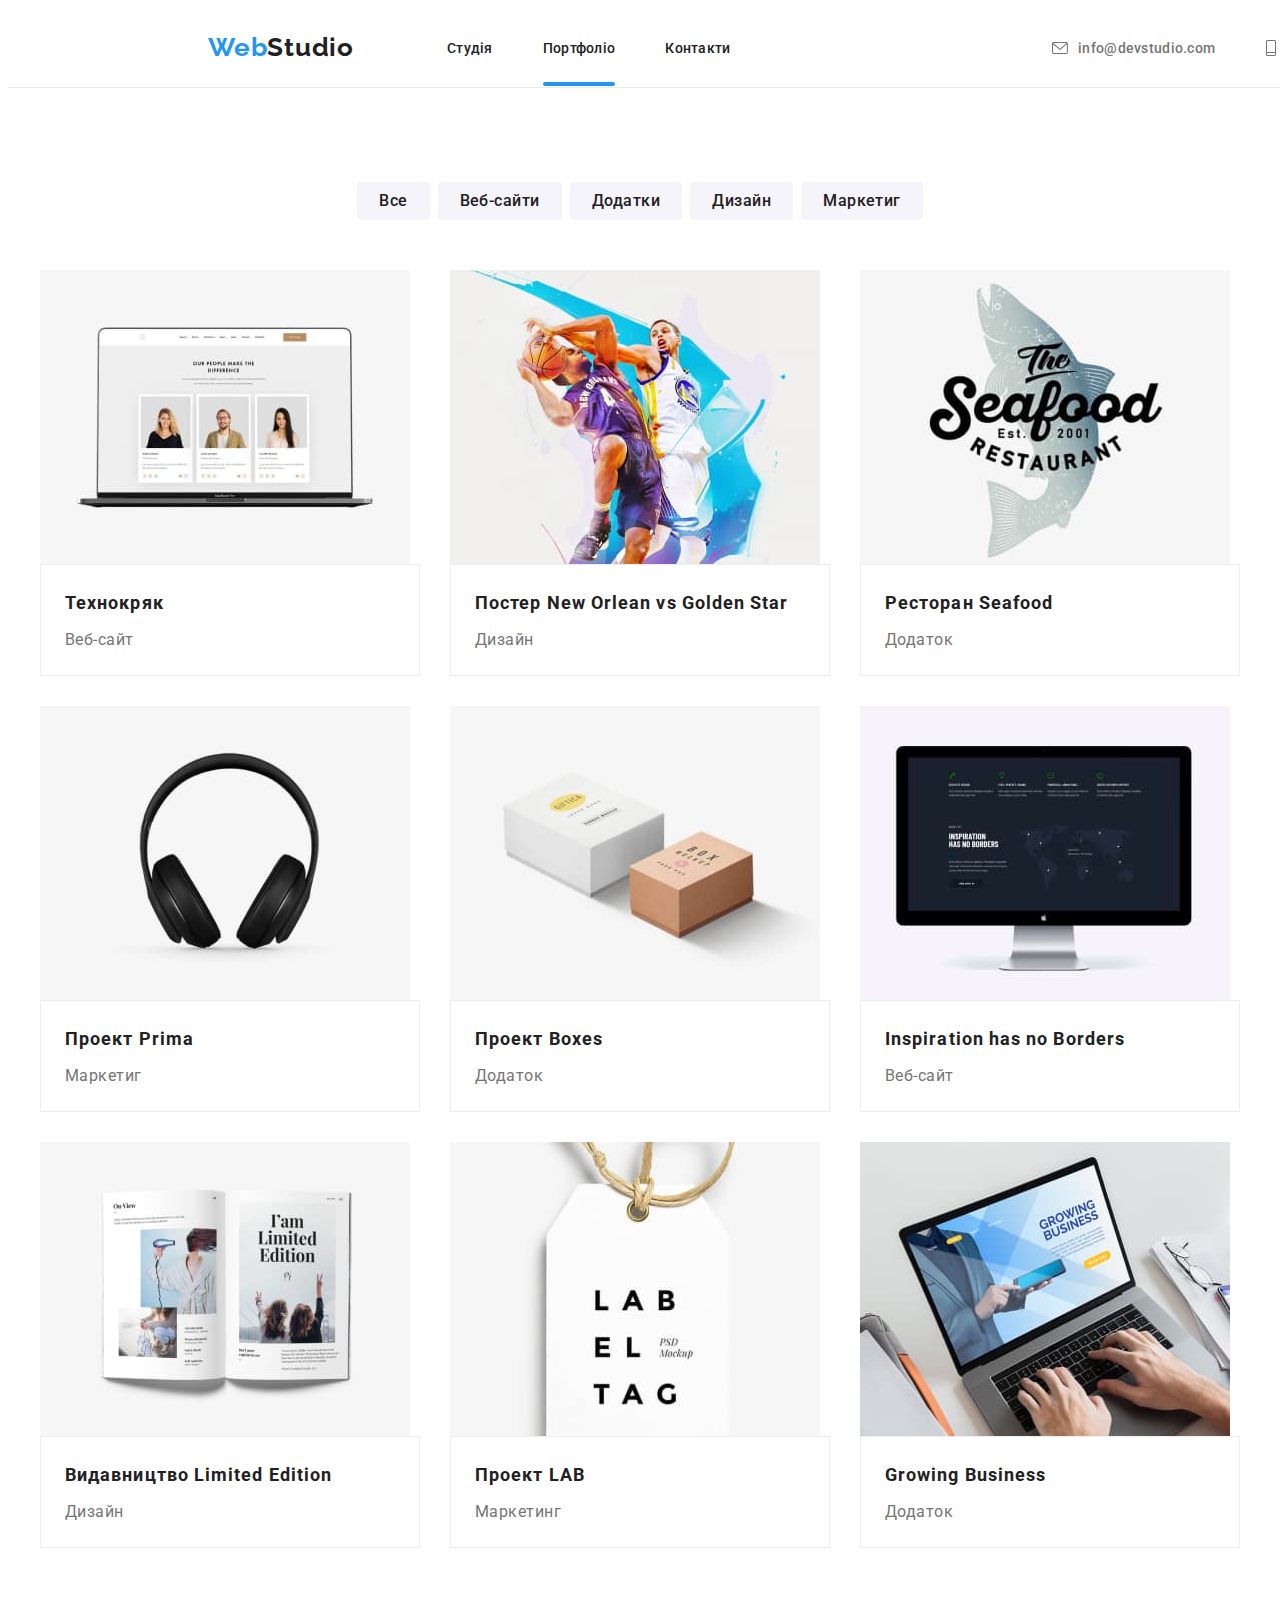
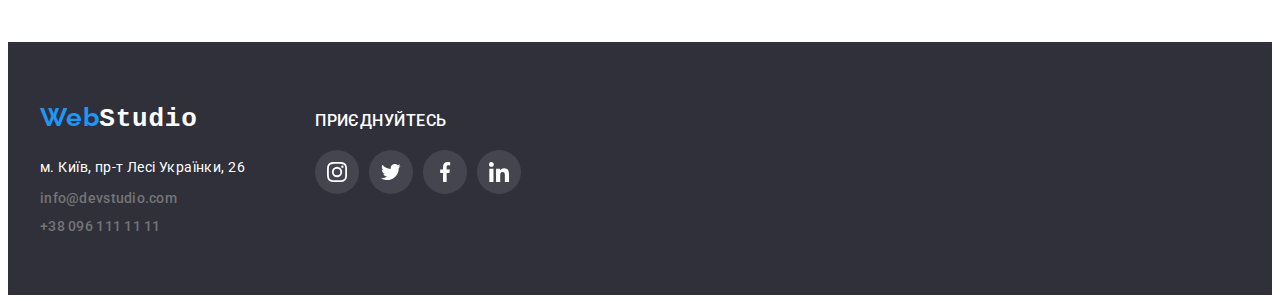
==== portfolio.html @ f817e3cb "1" ====
<!DOCTYPE html>
<html lang="uk">
<head>
    <meta charset="UTF-8" >
    <meta http-equiv="X-UA-Compatible" content="IE=edge">
    <meta name="viewport" content="width=device-width, initial-scale=1.0" />
    <title>Портфоліо</title>
     <link rel="preconnect" href="https://fonts.googleapis.com">
     <link rel="preconnect" href="https://fonts.gstatic.com" crossorigin>
     <link href="https://fonts.googleapis.com/css2?family=Raleway:wght@700&family=Roboto:wght@400;500;700;900&display=swap" 
rel="stylesheet">
<link rel="stylesheet" href="https://cdnjs.cloudflare.com/ajax/libs/modern-normalize/1.1.0/modern-normalize.min.css" integrity="sha512-wpPYUAdjBVSE4KJnH1VR1HeZfpl1ub8YT/NKx4PuQ5NmX2tKuGu6U/JRp5y+Y8XG2tV+wKQpNHVUX03MfMFn9Q==" crossorigin="anonymous" referrerpolicy="no-referrer" />
<link rel="stylesheet" href="./css/styles.css">
    </head>
    <body>
   <header class="header ">
      <div class="container header-wrap ">
        <nav class="header-wrap "> 
        <!--Лого-->
        <a href="./index.html" class="link logo">Web<samp class="logo-accent">Studio</samp> </a>
        <!--Меню-->
        <ul class="header-list list header-wrap">
          <li class="header-item">
            <a class="header-link link" href="./index.html">Студія</a>
          </li>
          <li class="header-item">
            <a class="header-link link carrent" href="./portfolio.html">Портфоліо</a>
          </li>
          <li class="header-item">
            <a class="header-link link" href="">Контакти</a>
          </li>
        </ul>
      </nav> 
      <!--Контакти-->
      <ul class="contakt-list list header-wrap">
      <li class="contakt-item">
        <a class="contakt-link contakt-link-wrap link"  href="mailto::info@devstudio.com">
          <svg class="team-icon-icon" width="16px" height="12px">
                    <use href="./imeges/symbol-defs.svg#icon-mail">
                    </use>
                  </svg> info@devstudio.com
                </a>
        </li>
        <li class="contakt-item">
      <a class="contakt-link contakt-link-wrap link" href="tel:+380961111111">
          <svg class="team-icon-icon" width="12px" height="16px">
                    <use href="./imeges/symbol-defs.svg#icon-tel">
                    </use>
                  </svg>
               +38 096 111 11 11
              </a>
      </li>
       </ul>
       </div>   
    </header>
    <!--Мейн-->
    <main>
      <section class="work section" >
        <div class="container" >
        <h1 class="work-title">Наші роботи</h1>
        <ul class="work-list list " >
            <li class="work-item">
              <button class="work-btb" type="button">Все</button> </li>
            <li class="work-item">
              <button class="work-btb" type="button">Веб-сайти</button></li>
            <li class="work-item">
              <button class="work-btb" type="button">Додатки</button></li>
            <li class="work-item">
              <button class="work-btb" type="button">Дизайн</button></li>
            <li class="work-item">
              <button class="work-btb" type="button">Маркетиг</button></li>
        </ul>
        <ul class="work-list-projekts list" >
            <li class="work-item-projekts">
                <a href="" class="work-item-link link">
                  <div class="work-top-wrap">
                  <img src="./imeges/technologies.jpg" alt="laptop"
                width="370">
                 <p class="work-ap-text"> Ресурс пропонує комплексні 
                    пропозиції з різним рівнем функціоналу та сервісів. 
                    Все це дозволить відвідувачу отримати вичерпні 
                    відомості про компанію чи приватну особу.
                  </p>
                 </div>
                <div class="work-description" >
                <h2 class="work-after-title">Технокряк</h2>
                <p class="work-text">Веб-сайт</p>
                </div>
                </a>
            </li>
            <li class="work-item-projekts">
                <a href="" class="work-item-link link">
                  <div class="work-top-wrap">
                  <img src="./imeges/poster.jpg " alt="poster">
                  <p class="work-ap-text"> Ресурс пропонує комплексні 
                    пропозиції з різним рівнем функціоналу та сервісів. 
                    Все це дозволить відвідувачу отримати вичерпні 
                    відомості про компанію чи приватну особу.
                  </p>
                 </div>
                <div class="work-description" >
                <h2 class="work-after-title">Постер New Orlean vs Golden Star</h2>
                <p class="work-text">Дизайн</p>
                </div>
                </a>
            </li>
            <li class="work-item-projekts">
               <a href="" class="work-item-link link">
                <div class="work-top-wrap">
                  <img src="./imeges/restaurant.jpg" alt="logo-restaurant ">
                   <p class="work-ap-text"> Ресурс пропонує комплексні 
                    пропозиції з різним рівнем функціоналу та сервісів. 
                    Все це дозволить відвідувачу отримати вичерпні 
                    відомості про компанію чи приватну особу.
                  </p>
                 </div>
                <div class="work-description" >
                <h2 class="work-after-title" >Ресторан Seafood</h2>
                <p class="work-text" >Додаток</p>
                </div>
                </a>
            </li>
            <li class="work-item-projekts">
                <a href="" class="work-item-link link">
                  <div class="work-top-wrap">
                  <img src="./imeges/prima.jpg" alt="headphone">
                   <p class="work-ap-text"> Ресурс пропонує комплексні 
                    пропозиції з різним рівнем функціоналу та сервісів. 
                    Все це дозволить відвідувачу отримати вичерпні 
                    відомості про компанію чи приватну особу.
                  </p>
                 </div>
                <div class="work-description" >
                <h2 class="work-after-title">Проект Prima</h2>
                <p class="work-text">Маркетиг</p>
                </div>
                 </a>
            </li>
            <li class="work-item-projekts">
                <a href="" class="work-item-link link">
                  <div class="work-top-wrap">
                  <img src="./imeges/boxes.jpg" alt="boxes">
                   <p class="work-ap-text"> Ресурс пропонує комплексні 
                    пропозиції з різним рівнем функціоналу та сервісів. 
                    Все це дозволить відвідувачу отримати вичерпні 
                    відомості про компанію чи приватну особу.
                  </p>
                 </div>
                <div class="work-description">
                <h2 class="work-after-title">Проект Boxes</h2>
                <p class="work-text">Додаток</p>
                </div>
                 </a>
            </li>
            <li class="work-item-projekts">
                <a href="" class="work-item-link link">
                  <div class="work-top-wrap">
                  <img src="./imeges/inspiration.jpg" alt="macbook">
                   <p class="work-ap-text"> Ресурс пропонує комплексні 
                    пропозиції з різним рівнем функціоналу та сервісів. 
                    Все це дозволить відвідувачу отримати вичерпні 
                    відомості про компанію чи приватну особу.
                  </p>
                 </div>
                <div class="work-description" >
                <h2 class="work-after-title">Inspiration has no Borders</h2>
                <p class="work-text">Веб-сайт</p>
                </div>
                </a>
            </li>
            <li   class="work-item-projekts">
                <a href="" class="work-item-link link">
                  <div class="work-top-wrap">
                <img src="./imeges/limitededition.jpg" alt="book">
                <p class="work-ap-text"> Ресурс пропонує комплексні 
                    пропозиції з різним рівнем функціоналу та сервісів. 
                    Все це дозволить відвідувачу отримати вичерпні 
                    відомості про компанію чи приватну особу.
                  </p>
                 </div>
                <div class="work-description" >
              <h2 class="work-after-title">Видавництво Limited Edition</h2>
                <p class="work-text">Дизайн</p>
                </div>
                </a>
            </li> 
            <li class="work-item-projekts">
              <a href="" class="work-item-link link">
                <div class="work-top-wrap">
                <img src="./imeges/lab.jpg" alt="tag">
                <p class="work-ap-text"> Ресурс пропонує комплексні 
                    пропозиції з різним рівнем функціоналу та сервісів. 
                    Все це дозволить відвідувачу отримати вичерпні 
                    відомості про компанію чи приватну особу.
                  </p>
                 </div>
                <div class="work-description" >
              <h2 class="work-after-title">Проект LAB</h2>
                <p class="work-text">Маркетинг</p>
                </div>
                </a> 
            </li>
            <li class="work-item-projekts">
              <a href="" class="work-item-link link">
                <div class="work-top-wrap">
              <img src="./imeges/growingbusiness.jpg" alt="laptop">
              <p class="work-ap-text"> Ресурс пропонує комплексні 
                    пропозиції з різним рівнем функціоналу та сервісів. 
                    Все це дозволить відвідувачу отримати вичерпні 
                    відомості про компанію чи приватну особу.
                  </p>
                 </div>
                <div class="work-description" >
              <h2 class="work-after-title">Growing Business</h2>
                <p class="work-text">Додаток</p>
                </div>
                </a> 
            </li>
        </ul>
        </div>
        </section>
    </main>
<!--Футер-->
     <footer class="footer">
      <div class="container footer-box">
      <div class="">
        <a href="./index.html" class="link logo-foter ">Web<samp class="logo-accent-footer">Studio</samp> </a>
      <address class="footer-adress">
      <ul class="footer-list list">
    <li class="footer-iten">
        <a class="footer-link link" href="https://goo.gl/maps/iibPYUfsiWBmzwQZ7" target="_blank"
      rel="noopener noreferrer nonFOLOW">м. Київ, пр-т Лесі Українки, 26 
    </a> 
    </li>
     <li class="footer-iten">
       <a class="contakt-link link" href="mailto:info@devstudio.com">info@devstudio.com</a>
     </li>
      <li class="footer-iten">
        <a class="contakt-link link" href="tel:+380961111111">+38 096 111 11 11 </a>
      </li>
      </ul>
      </address>
      </div>
      <div class="footer-icon-box">
        <h3 class="footer-icon-title">ПРИЄДНУЙТЕСЬ</h3>
        <ul class="footer-icon-list list">
              <li class="footer-icon-item">
                <a class="footer-icon-link" href="">  
                  <svg class="footer-icon-icon" width="20px" height="20px">
                    <use href="./imeges/symbol-defs.svg#icon-instagram">
                    </use>
                  </svg>
                </a>
              </li>
              <li class="footer-icon-item">
                <a class="footer-icon-link" href="">
                  <svg class="footer-icon-icon" width="20px" height="20px">
                    <use href="./imeges/symbol-defs.svg#icon-tweter">
                    </use>
                  </svg>
                </a>
              </li>
              <li class="footer-icon-item">
                <a class="footer-icon-link" href="">
                  <svg class="footer-icon-icon" width="20px" height="20px">
                    <use href="./imeges/symbol-defs.svg#icon-facebook">
                    </use>
                  </svg>
                </a>
              </li>
              <li class="footer-icon-item">
                <a class="footer-icon-link" href="">
                  <svg class="footer-icon-icon" width="20px" height="20px">
                    <use href="./imeges/symbol-defs.svg#icon-linkedin">
                    </use>
                  </svg>
                </a>
              </li>
            </ul>
            </div>
      </div>
    </footer>

  </body>
</html>
---- css/styles.css ----
:root{
  --body-text-color:#212121;
  --color-h1-title:#FFFFFF;
  --text-link-color-hover:#2196F3;
  --title-color:#212121;
  --text-color:#757575;
  --buton-background-color-hover:#064f8a;;
  --color-ddress:#757575;
  --tex-buton-color:#FFFFFF;
  --buton-background-color:#2196F3;
  --hero-backgrount-color: #2F303A;
  --fotter-backgrount-color:#2F303A;
  --team-backgrount-color:#F5F4FA;
  --logo-one-color:#2196F3;
  --logo-two-color:#212121;
  --buton-work-color:#212121;
  --buton-work-backgrount-color:#F5F4FA;
  --buton-work-color-hover:#FFFFFF;
  --buton-work-backgrount-hover:#2196F3;
}
/* Скидання */
p,h1,h2,h3,h4,h5,h6{
  margin:0;
}
ul{
  margin: 0;
  padding-left: 0;
}
body{ font-family: 'Roboto',sans-serif;
color: var(--body-text-color);
}

.list {
list-style:none;
}
.link {
text-decoration:none;
}
.section{
  padding-top: 94px;
  padding-bottom: 94px;
}
img{
  display: block;
  max-width: 100%;
  height: auto;
}
/*--------HEDER------*/
.header{width: 1600px;
   margin: auto;
   background-repeat:no-repeat;
   background-position: center;
   background-size: cover;

  border-bottom:1px solid #ECECEC;  
}
.header-conect{
  margin-left: auto;
}
.header-nav{
}
.header-wrap{
  display: flex;
  align-items: center;
}
.container{
  width: 1200px;
  margin-left: auto;
  margin-right: auto;
  padding-left:15px;
  padding-right: 15px;
  /* outline: 2px solid red; */

}
.logo {
font-family:'Raleway',sans-serif;
font-style:none; 
font-weight: 700;
font-size: 26px;
line-height:calc(31/26);
letter-spacing: 0.03em;
color:var(--logo-one-color);
margin-right: 93px;
padding-top: 24px;
padding-bottom: 24px;
}
.logo-accent{
font-family:'Raleway',sans-serif;
font-style:none; 
font-weight: 700;
font-size: 26px;
line-height:calc(31/26);
letter-spacing: 0.03em;
color:var(--logo-two-color);
}
.header-list{
  text-align: center;
}
.header-item:not(:last-child){
  margin-right: 50px;
}

.header-link {
font-weight: 500;
font-size: 14px;
line-height: calc(16/14);
letter-spacing: 0.02em;
color:var(--title-color);

}
 .header-link:hover,
.header-link:focus{
  color:var(--text-link-color-hover);
  transition: color 250ms cubic-bezier(0.4, 0, 0.2, 1);
}
.carrent{
  position: relative;
}
.carrent::after{
  position: absolute;
  content: "";
  width: 100%;
  height: 4px;
  border-radius: 4px;
  left: 0; 
  background-color: #2196F3;
  bottom: -30px;
}
.contakt-list{
text-align: center;
margin-left: auto;

}
.contakt-item:not(:last-child){
  margin-right:50px;
 
}

.contakt-link {
font-weight: 500;
font-size: 14px;
line-height:calc(16/14);
letter-spacing: 0.02em;
color:var(--color-ddress);

}
.contakt-link-wrap{
  display: flex;
align-items: center;
justify-content: center;
}

.contakt-link:hover,
.contakt-link:focus{
color:var(--text-link-color-hover);
transition: color 250ms cubic-bezier(0.4, 0, 0.2, 1);
} 
/*--------------HERO-------------------*/
.hero{
  
  background-color: var(--hero-backgrount-color);
   text-align: center;
   padding-top: 200px;
   padding-bottom: 200px;
   background-image:
   linear-gradient(
    rgba(47, 48, 58, 0.4),
    rgba(47, 48, 58, 0.4))
   ,url(../imeges/bagraudhero.jpg);
   width: 1600px;
   margin-left: auto;
   margin-right: auto;
   background-repeat:no-repeat;
   background-position: center;
   background-size: cover;
  
  
}  
.hero-title {
font-weight: 900;
font-size: 44px;
line-height:calc(60/44);
text-align: center;
letter-spacing: 0.06em;
text-transform: uppercase;
color:var(--color-h1-title);
margin-bottom: 30px;
margin-left: auto;
margin-right: auto;
max-width: 696px;
}
.hero-btb {
font-family: inherit;
cursor:pointer;
font-weight: 500;
font-size: 16px;
line-height:calc(26/16);
text-align: center;
letter-spacing: 0.03em;
color: var(--tex-buton-color);
background:var(--buton-background-color);
border-radius: 4px; 
border: transparent;
padding: auto;
}

.hero-btb:focus,
.hero-btb:hover{
background: var(--buton-background-color-hover);
transition: color 250ms cubic-bezier(0.4, 0, 0.2, 1);
}
/*-----------ABOUT_Наші переваги-------------*/
.about {
  
}
.wrap{
  display: flex;
}
.about-title {
  position: absolute;
  white-space: nowrap;
  width: 1px;
  height: 1px;
  overflow: hidden;
  border: 0;
  padding: 0;
  clip: rect(0 0 0 0);
  clip-path: inset(50%);
  margin: -1px;
}
.about-list {
}
.about-item:not(:last-child){
  margin-right:30px;
}
.about-after-title{
ffont-weight: 700;
font-size: 14px;
line-height: 16px;
letter-spacing: 0.03em;
text-transform: uppercase;
color:var(--title-color);
margin-bottom: 10px;
}
.about-text {
font-size: 14px;
line-height:calc(24 / 14);
letter-spacing: 0.03em;
color:var(--text-color);
}
.abaut-icon{
  border-radius:4px;
  width:270px;
  height: 120px;
  margin-bottom: 30px;
  display: flex;
  align-items: center;
  justify-content: center;
  background-color:#F5F4FA;
}
/*--------------------PROJECT----------------------------*/
.project 
{
  padding-top: 0;
}
.project-title {
font-weight: 700;
font-size: 36px;
line-height:calc(42 / 36);
text-align: center;
letter-spacing: 0.03em;
color:var(--title-color);
margin-bottom:50px;
}
.project-list {
}
.project-item{
  position: relative;
}
.project-item:not(:last-child) {
  margin-right: 30px;
}
.project-text{
  position: absolute;
    background-color: rgba(47, 48, 58, 0.8);
    width: 370px;
    height: 70px;
    box-shadow: 0px 4px 4px rgb(0 0 0 / 25%);
    font-weight: 700;
    font-size: 14px;
    line-height: 1.14;
    text-align: center;
    letter-spacing: 0.03em;
    text-transform: uppercase;
    color: #FFFFFF;
    padding-top: 27px;
    padding-bottom: 27px;
    bottom: 0;
    left: 0;
}

/*---------------------TEAM---------------------------------*/
.team {
  
  background-color: var(--team-backgrount-color);
}
.team-title {
font-weight: 700;
font-size: 36px;
line-height:calc( 42 / 36);
text-align: center;
letter-spacing: 0.03em;
color:var(--title-color);
margin-bottom: 50px;;
}
.team-list {
}
.list {
}
.team-item:not(:last-child) {
  margin-right: 30px;
}
.team-item{
  border: #757575;
  box-shadow: 0px 1px 3px rgba(0, 0, 0, 0.12), 0px 1px 1px rgba(0, 0, 0, 0.14), 0px 2px 1px rgba(0, 0, 0, 0.2);
  border-radius: 0px 0px 4px 4px;
  background-color: #FFFFFF;
}
.team-after-title {
font-weight: 500;
font-size: 16px;
line-height:calc(19 / 16);
text-align: center;
letter-spacing: 0.03em;
color:var(--title-color);
margin-bottom: 10px;
}
.team-text{
font-size: 16px;
line-height:calc(19 / 16);
text-align: center;
letter-spacing: 0.03em;
color:var(--text-color);
margin-bottom: 16px;
}
.team-description{
padding-top: 30px;
padding-bottom: 30px;}

.team-icon-list {display: flex;
  justify-content: center;
  gap:10px;
}
.team-icon-item {
 
}
.team-icon-link {
   width: 44px;
  height: 44px;
  border-radius: 50%;
  background-color:#FFFFFF;
  display: flex;
  align-items: center;
  justify-content: center;
  color: #AFB1B8;
}
.team-icon-icon{
  fill: currentColor;
  margin-right: 10px;

  
}
.team-icon-link:hover,.team-icon-link:focus{
  background-color: #2196F3;
  color: #FFFFFF;
  transition: color 250ms cubic-bezier(0.4, 0, 0.2, 1);
}
/*-------------ПОСТІЙНІ_КЛІЄНТИ------------*/
.customers {
}
.customers-title {
}
.customers-list {
  display: flex; 
  align-items: center;
  justify-content: center;
  gap: 30px;
  
}

.customers-link {
  width: 170px;
  height: 92px; 
  border: 1px solid #AFB1B8;
  border-radius: 4px;
  display: flex;
  align-items: center;
  justify-content: center;
  color: #AFB1B8;
}

.customers-icon {
  fill:currentColor;
  
}

.customers-link:hover,.customers-link:focus{
 border: 1px solid #2196F3;
 color: #2196F3;
 transition: color 250ms cubic-bezier(0.4, 0, 0.2, 1);
}
/*-------------ФУТЕР--------------*/
.footer {
  
  background-color: #2F303A;
  padding-top: 60px;
  padding-bottom: 60px;

}
.footer{
  display: flex;
  
}
.footer-list{
}

.footer-iten:not(:last-child) {
  margin-bottom: 9px;
}
.footer-link {
font-style: inherit;
font-size: 14px;
line-height:calc(24 / 14);
letter-spacing: 0.03em;
color: var(--tex-buton-color);
margin-bottom:20px;
}
.footer-link:focus,
.footer-link:hover{
color: var(--text-link-color-hover);
transition: color 250ms cubic-bezier(0.4, 0, 0.2, 1);
} 
.logo-foter{
font-family:'Raleway',sans-serif;
font-style:none; 
font-weight: 700;
font-size: 26px;
line-height:calc(31 / 26);
letter-spacing: 0.03em;
color:var(--logo-one-color);
margin-bottom:20px;
display: block;
}
.logo-accent-footer{
color: var(--color-h1-title);
}
.footer-adress{
  font-style: normal;
  display: flex;
  
}
.footer-icon-box{
  margin-left: 70px;
}
.footer-icon-title{
font-weight: 500;
font-size: 16px;
line-height:calc(19 / 16);

letter-spacing: 0.03em;
color:var(--color-h1-title);
margin-bottom: 20px;
}
.footer-icon-list {display: flex;
  justify-content: center;
  gap:10px;
}
.footer-icon-item {
 
}
.footer-icon-link {
   width: 44px;
  height: 44px;
  border-radius: 50%;
  background-color:rgba(255, 255, 255, 0.1);
  display: flex;
  align-items: center;
  justify-content: center;
  color:#FFFFFF;
}
.footer-icon-icon{
  fill: currentColor;
}

.footer-icon-link:hover,.footer-icon-link:focus{
  background-color: #2196F3;
  color: #FFFFFF;
  transition: color 250ms cubic-bezier(0.4, 0, 0.2, 1);
}
.footer-box{
  display: flex;
  align-items:baseline;
}
.bacdrop{
  width: 100%;
  height: 100%;
  position: fixed;
  top: 0;
  background-color:rgba(161, 155, 155, 0.774);
  transition: opacity 250ms cubic-bezier(0.4, 0, 0.2, 1),
   visibility 250ms cubic-bezier(0.4, 0, 0.2, 1);

}
.bacdrop.is-hidden .modal{
  transform: translate(-50%, -50%) scale(0) ;


}
.modal{
  width: 528px;
  min-height: 581px;
  background-color: #FFFFFF;
  position: absolute;
  top: 50%;
  left: 50%;
  transform: translate(-50%, -50%);
  bbox-shadow: 0px 1px 3px rgba(0, 0, 0, 0.12), 0px 1px 1px rgba(0, 0, 0, 0.14), 0px 2px 1px rgba(0, 0, 0, 0.2);
  border-radius: 4px;
  transform: translate(-50, -50)scale(1);
  transition:transform 250ms linear;
}
.modal-button{
position: absolute;
width: 30px;
height: 30px;
border-radius: 50%;
background: transparent;
border: 1px solid rgba(0, 0, 0, 0.1);
position: absolute;
right:10px;
top: 10px;
display: flex;
align-items: center;
justify-content: center;
}
.is-hidden{
  opacity: 0;
  visibility: hidden;
  pointer-events: none;
}
/*-----------PORTFOLIO-----------*/
.work {
}
.work-title 
{position: absolute;
  white-space: nowrap;
  width: 1px;
  height: 1px;
  overflow: hidden;
  border: 0;
  padding: 0;
  clip: rect(0 0 0 0);
  clip-path: inset(50%);
  margin: -1px;
}
.work-list {
  margin-bottom: 50px;
  display:flex;
  justify-content:center;
}
.work-item:not(:last-child){
  margin-right:8px;
}
.work-btb {
font-family: inherit;
cursor:pointer;
font-weight: 500;
font-size: 16px;
line-height:calc(26/16);
text-align:center;
letter-spacing: 0.03em;
color:var(--buton-work-color);
background:var(--buton-work-backgrount-color);
border-radius: 4px;
border: transparent;
padding: 6px 22px;

}
.work-btb:focus,
.work-btb:hover{
color:var(--buton-work-color-hover);
background:var(--buton-work-backgrount-hover);
box-shadow: 0px 3px 1px rgba(0, 0, 0, 0.1), 0px 1px 2px rgba(0, 0, 0, 0.08),
    0px 2px 2px rgba(0, 0, 0, 0.12);
    transition:  250ms cubic-bezier(0.4, 0, 0.2, 1);
}

.work-list-projekts {
  display: flex;
  flex-wrap: wrap;
  margin: -15px;
}
.work-item-link{
  display: block;
}
.work-item-link:hover .work-ap-text,
.work-item-link:focus{
box-shadow: 0px 3px 1px rgba(0, 0, 0, 0.1), 0px 1px 2px rgba(0, 0, 0, 0.08),
    0px 2px 2px rgba(0, 0, 0, 0.12);
    transform: translateY( 0% );
    
    
}

.work-item-projekts {
  flex-basis: calc(100% / 3 - 30px);
  margin-top: 30px;
  margin-left: 15px;
  width: calc(100% / 3 - 30px);
  margin: 15px;
}

.work-description{
padding: 20px 24px;
border: 1px solid #EEEEEE;

}
.work-after-title {
font-weight: 700;
font-size: 18px;
line-height:calc(36 / 18);
letter-spacing: 0.06em;
color:var(--title-color);

}
.work-text{
font-size: 16px;
line-height:calc(30 / 16);
letter-spacing: 0.03em;
color:var(--text-color);
margin-top: 4px;
}
.work-top-wrap{
  position: relative;
  overflow: hidden;
}
.work-ap-text{
   position: absolute;
   top: 0;
   left: 0;
   height:100%;
   font-weight: 400;
   font-size: 18px;
   line-height:calc(28 / 18);
   letter-spacing: 0.03em;
   color: #FFFFFF;
   background-color: rgba(33, 150, 243, 0.9);
   padding: 63px 24px;
   transform: translateY(100%);
   transition: color 250ms cubic-bezier(0.4, 0, 0.2, 1),
    background-color 250ms cubic-bezier(0.4, 0, 0.2, 1),
     opacity 250ms cubic-bezier(0.4, 0, 0.2, 1),
      box-shadow 250ms cubic-bezier(0.4, 0, 0.2, 1),
       transform 250ms cubic-bezier(0.4, 0, 0.2, 1);
   
}
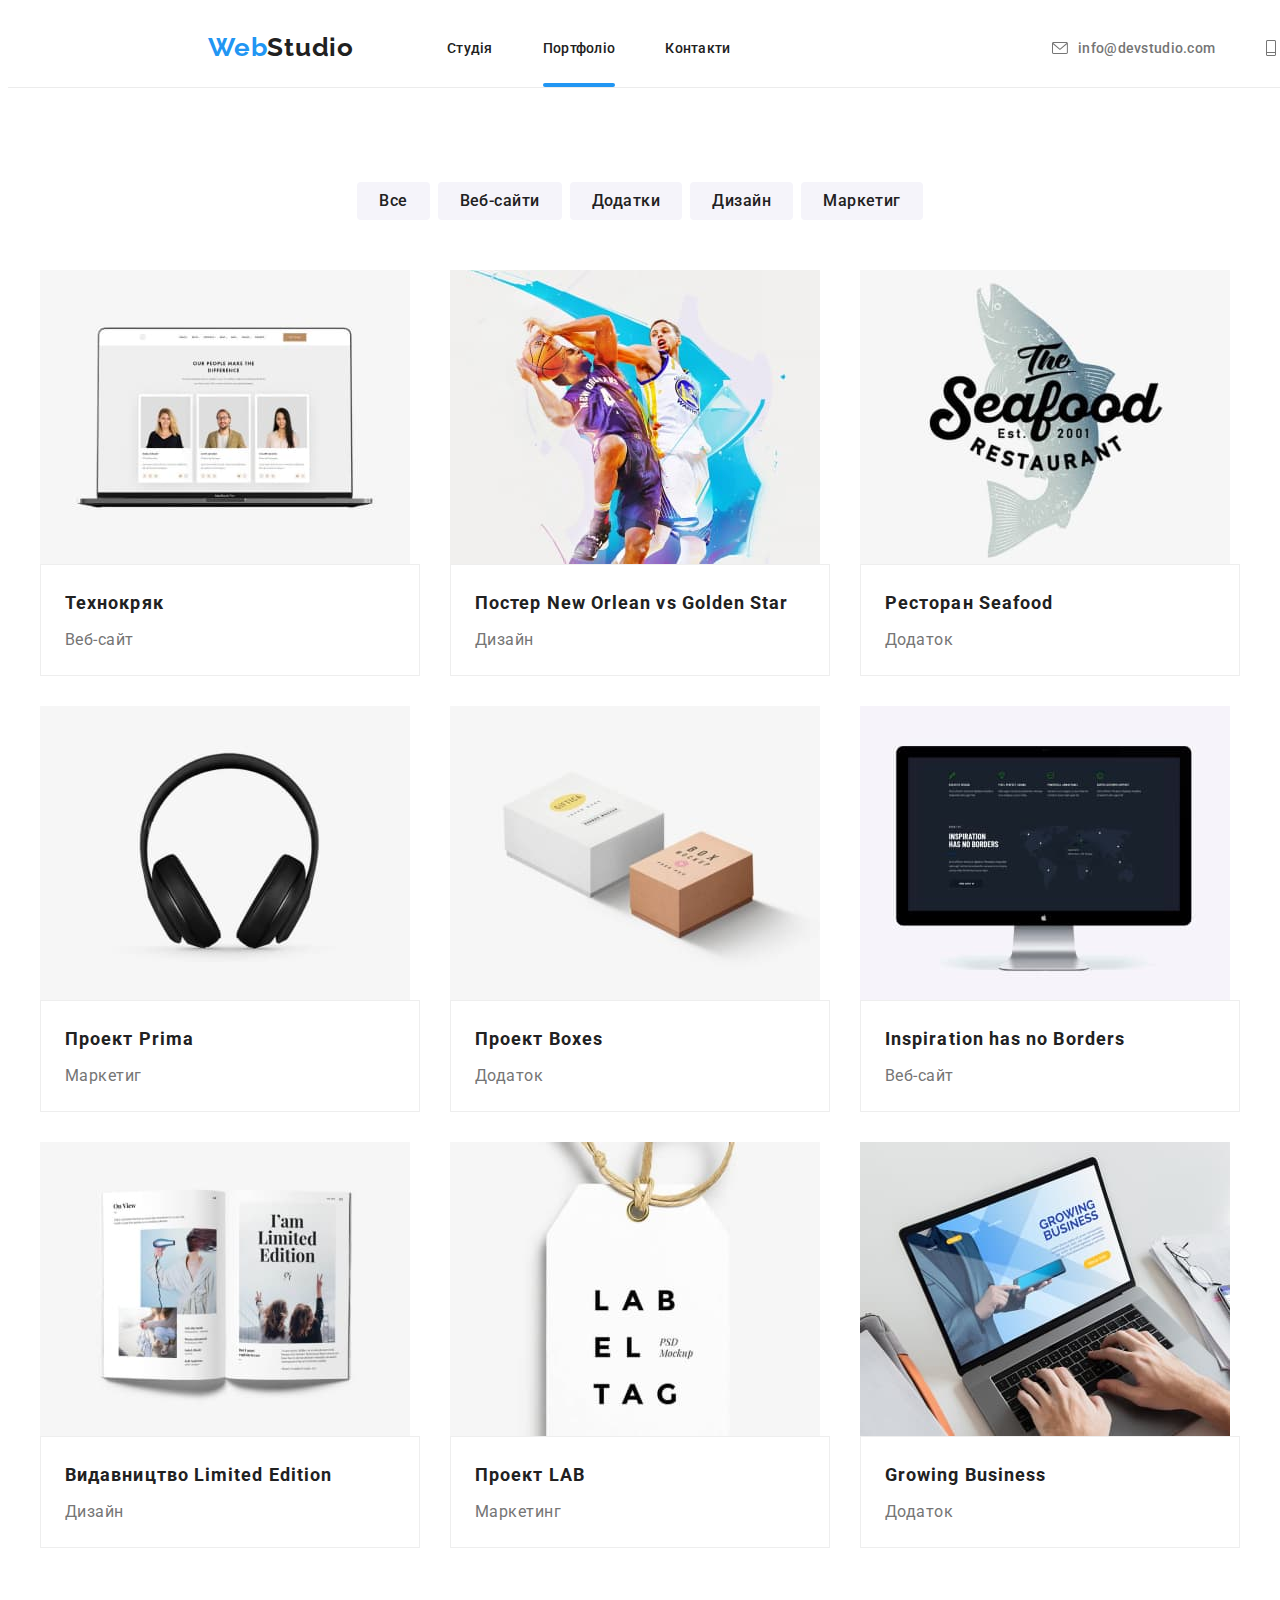
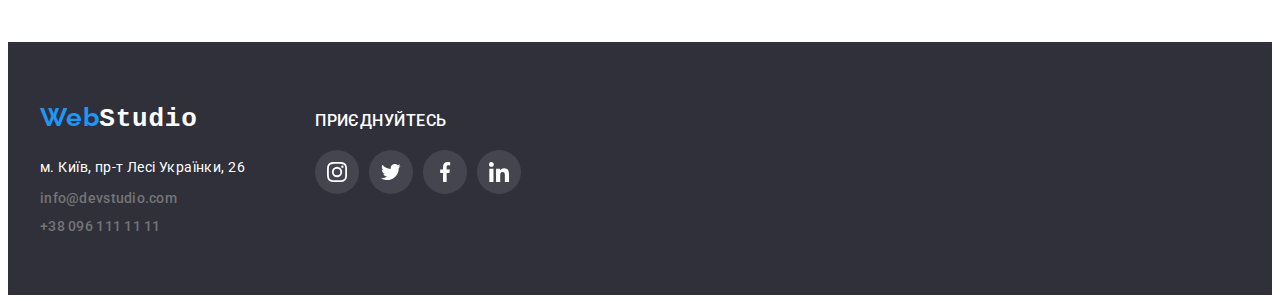
==== commit 0e3752af: "1" ====
--- a/portfolio.html
+++ b/portfolio.html
@@ -35,7 +35,7 @@
       <ul class="contakt-list list header-wrap">
       <li class="contakt-item">
         <a class="contakt-link contakt-link-wrap link"  href="mailto::info@devstudio.com">
-          <svg class="team-icon-icon" width="16px" height="12px">
+          <svg class="contakt-icon-icon" width="16px" height="12px">
                     <use href="./imeges/symbol-defs.svg#icon-mail">
                     </use>
                   </svg> info@devstudio.com
@@ -43,7 +43,7 @@
         </li>
         <li class="contakt-item">
       <a class="contakt-link contakt-link-wrap link" href="tel:+380961111111">
-          <svg class="team-icon-icon" width="12px" height="16px">
+          <svg class="contakt-icon-icon" width="12px" height="16px">
                     <use href="./imeges/symbol-defs.svg#icon-tel">
                     </use>
                   </svg>
--- a/css/styles.css
+++ b/css/styles.css
@@ -106,12 +106,12 @@
 line-height: calc(16/14);
 letter-spacing: 0.02em;
 color:var(--title-color);
+transition: color 250ms cubic-bezier(0.4, 0, 0.2, 1);
 
 }
  .header-link:hover,
 .header-link:focus{
   color:var(--text-link-color-hover);
-  transition: color 250ms cubic-bezier(0.4, 0, 0.2, 1);
 }
 .carrent{
   position: relative;
@@ -124,7 +124,7 @@
   border-radius: 4px;
   left: 0; 
   background-color: #2196F3;
-  bottom: -30px;
+  bottom: -31px;
 }
 .contakt-list{
 text-align: center;
@@ -148,12 +148,16 @@
   display: flex;
 align-items: center;
 justify-content: center;
+transition: color 250ms cubic-bezier(0.4, 0, 0.2, 1);
 }
 
 .contakt-link:hover,
 .contakt-link:focus{
 color:var(--text-link-color-hover);
-transition: color 250ms cubic-bezier(0.4, 0, 0.2, 1);
+}
+.contakt-icon-icon{
+  fill: currentColor;
+  margin-right: 10px;
 } 
 /*--------------HERO-------------------*/
 .hero{
@@ -201,13 +205,17 @@
 background:var(--buton-background-color);
 border-radius: 4px; 
 border: transparent;
-padding: auto;
-}
+padding-top: 10px;
+padding-bottom: 10px;
+padding-left: 32px;
+padding-right: 32px;
+transition:background-color 250ms cubic-bezier(0.4, 0, 0.2, 1);
+}
+
 
 .hero-btb:focus,
 .hero-btb:hover{
 background: var(--buton-background-color-hover);
-transition: color 250ms cubic-bezier(0.4, 0, 0.2, 1);
 }
 /*-----------ABOUT_Наші переваги-------------*/
 .about {
@@ -289,14 +297,14 @@
     font-weight: 700;
     font-size: 14px;
     line-height: 1.14;
-    text-align: center;
     letter-spacing: 0.03em;
     text-transform: uppercase;
     color: #FFFFFF;
-    padding-top: 27px;
-    padding-bottom: 27px;
     bottom: 0;
     left: 0;
+    display: flex;
+    align-items: center;
+    justify-content: center;
 }
 
 /*---------------------TEAM---------------------------------*/
@@ -363,17 +371,17 @@
   align-items: center;
   justify-content: center;
   color: #AFB1B8;
+  transition: color 250ms cubic-bezier(0.4, 0, 0.2, 1);
+  transition: background-color 250ms cubic-bezier(0.4, 0, 0.2, 1);
 }
 .team-icon-icon{
   fill: currentColor;
-  margin-right: 10px;
 
   
 }
 .team-icon-link:hover,.team-icon-link:focus{
   background-color: #2196F3;
   color: #FFFFFF;
-  transition: color 250ms cubic-bezier(0.4, 0, 0.2, 1);
 }
 /*-------------ПОСТІЙНІ_КЛІЄНТИ------------*/
 .customers {
@@ -397,6 +405,7 @@
   align-items: center;
   justify-content: center;
   color: #AFB1B8;
+  transition: color 250ms cubic-bezier(0.4, 0, 0.2, 1);
 }
 
 .customers-icon {
@@ -407,7 +416,7 @@
 .customers-link:hover,.customers-link:focus{
  border: 1px solid #2196F3;
  color: #2196F3;
- transition: color 250ms cubic-bezier(0.4, 0, 0.2, 1);
+ 
 }
 /*-------------ФУТЕР--------------*/
 .footer {
@@ -434,11 +443,12 @@
 letter-spacing: 0.03em;
 color: var(--tex-buton-color);
 margin-bottom:20px;
+transition: color 250ms cubic-bezier(0.4, 0, 0.2, 1);
 }
 .footer-link:focus,
 .footer-link:hover{
 color: var(--text-link-color-hover);
-transition: color 250ms cubic-bezier(0.4, 0, 0.2, 1);
+
 } 
 .logo-foter{
 font-family:'Raleway',sans-serif;
@@ -487,6 +497,10 @@
   align-items: center;
   justify-content: center;
   color:#FFFFFF;
+   transition-property: background-color, color;
+  transition-duration: 250ms;
+  transition-timing-function: cubic-bezier(0.4, 0, 0.2, 1);
+  transition-delay: 0;
 }
 .footer-icon-icon{
   fill: currentColor;
@@ -495,12 +509,13 @@
 .footer-icon-link:hover,.footer-icon-link:focus{
   background-color: #2196F3;
   color: #FFFFFF;
-  transition: color 250ms cubic-bezier(0.4, 0, 0.2, 1);
+  
 }
 .footer-box{
   display: flex;
   align-items:baseline;
 }
+/*------------МОДАЛКА----------- */
 .bacdrop{
   width: 100%;
   height: 100%;
@@ -514,8 +529,8 @@
 .bacdrop.is-hidden .modal{
   transform: translate(-50%, -50%) scale(0) ;
 
-
-}
+}
+
 .modal{
   width: 528px;
   min-height: 581px;
@@ -542,6 +557,7 @@
 display: flex;
 align-items: center;
 justify-content: center;
+cursor: pointer;
 }
 .is-hidden{
   opacity: 0;
@@ -584,15 +600,17 @@
 border-radius: 4px;
 border: transparent;
 padding: 6px 22px;
-
+ transition-property: background-color,color;
+ transition-duration: 250ms;
+ transition-timing-function: cubic-bezier(0.4, 0, 0.2, 1);
 }
 .work-btb:focus,
 .work-btb:hover{
 color:var(--buton-work-color-hover);
 background:var(--buton-work-backgrount-hover);
 box-shadow: 0px 3px 1px rgba(0, 0, 0, 0.1), 0px 1px 2px rgba(0, 0, 0, 0.08),
-    0px 2px 2px rgba(0, 0, 0, 0.12);
-    transition:  250ms cubic-bezier(0.4, 0, 0.2, 1);
+ 0px 2px 2px rgba(0, 0, 0, 0.12);
+    
 }
 
 .work-list-projekts {
@@ -602,14 +620,17 @@
 }
 .work-item-link{
   display: block;
-}
-.work-item-link:hover .work-ap-text,
+  transition-property:box-shadow;
+ transition-duration: 250ms;
+ transition-timing-function: cubic-bezier(0.4, 0, 0.2, 1);
+}
+.work-item-link:hover,
 .work-item-link:focus{
-box-shadow: 0px 3px 1px rgba(0, 0, 0, 0.1), 0px 1px 2px rgba(0, 0, 0, 0.08),
-    0px 2px 2px rgba(0, 0, 0, 0.12);
-    transform: translateY( 0% );
-    
-    
+box-shadow: 0px 3px 1px rgba(0, 0, 0, 0.1), 0px 1px 2px rgba(0, 0, 0, 0.08),0px 2px 2px rgba(0, 0, 0, 0.12);
+      
+}
+.work-item-link:hover .work-ap-text{
+transform: translateY( 0% );
 }
 
 .work-item-projekts {
